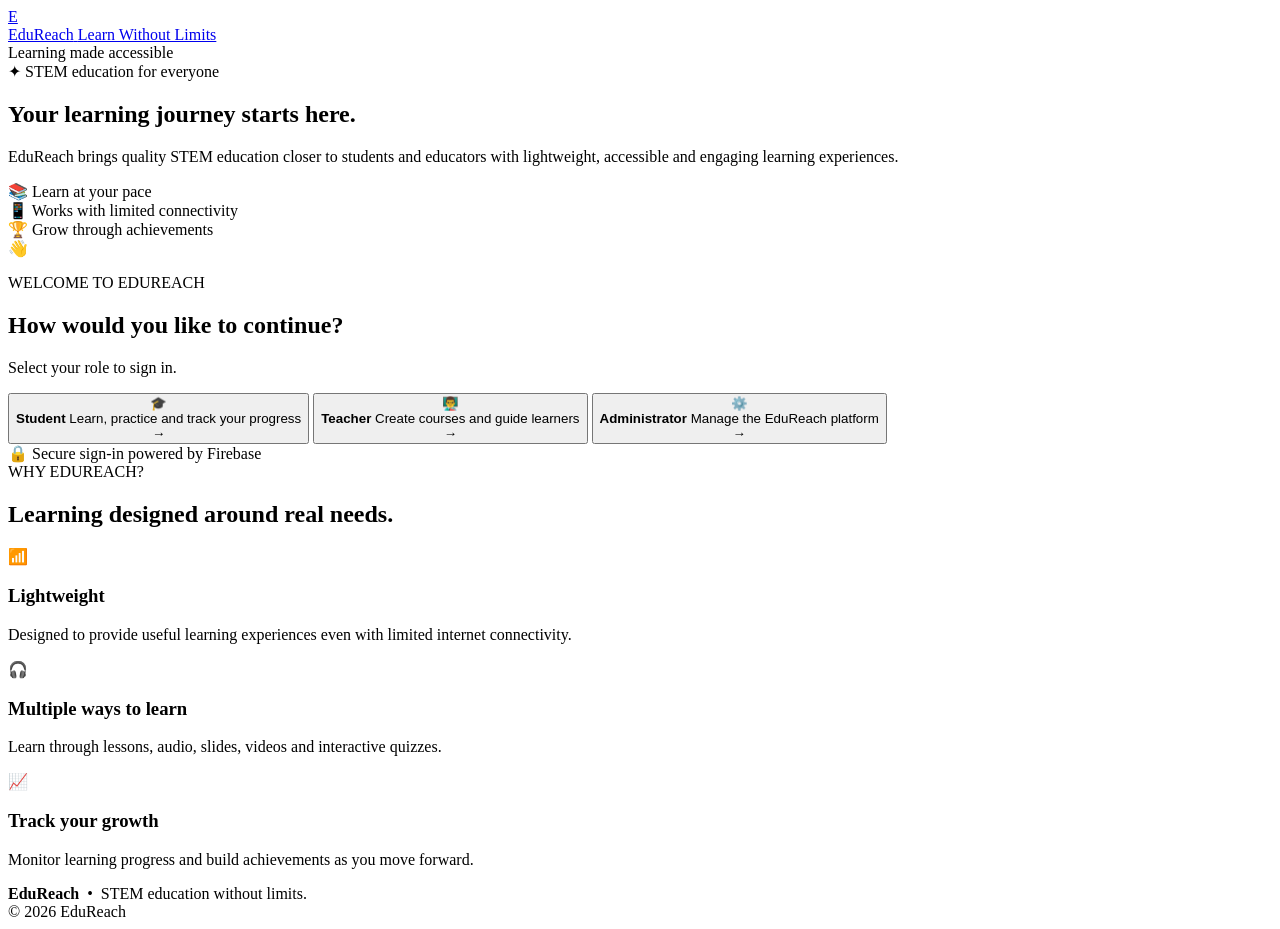
==== index.html @ f35e013c "Create index.html" ====
<!DOCTYPE html>
<html lang="en">
<head>
    <meta charset="UTF-8">

    <meta
        name="viewport"
        content="width=device-width, initial-scale=1.0"
    >

    <meta
        name="description"
        content="EduReach - Accessible STEM learning for everyone."
    >

    <title>EduReach | Learn Without Limits</title>

    <link rel="stylesheet" href="style.css">
</head>

<body>

    <!-- =========================
         HEADER
    ========================== -->
    <header class="site-header">

        <div class="container header-inner">

            <a href="#" class="brand">
                <div class="brand-icon">E</div>

                <div class="brand-text">
                    <span class="brand-name">EduReach</span>
                    <span class="brand-tagline">Learn Without Limits</span>
                </div>
            </a>

            <div class="header-status">
                <span class="status-dot"></span>
                <span>Learning made accessible</span>
            </div>

        </div>

    </header>


    <!-- =========================
         MAIN
    ========================== -->
    <main>

        <!-- HERO / WELCOME -->
        <section class="hero-section">

            <div class="container hero-container">

                <div class="hero-content">

                    <div class="eyebrow">
                        <span>✦</span>
                        STEM education for everyone
                    </div>

                    <h1>
                        Your learning journey
                        <span>starts here.</span>
                    </h1>

                    <p class="hero-description">
                        EduReach brings quality STEM education closer to
                        students and educators with lightweight,
                        accessible and engaging learning experiences.
                    </p>

                    <div class="hero-features">

                        <div class="feature-item">
                            <span class="feature-icon">📚</span>
                            <span>Learn at your pace</span>
                        </div>

                        <div class="feature-item">
                            <span class="feature-icon">📱</span>
                            <span>Works with limited connectivity</span>
                        </div>

                        <div class="feature-item">
                            <span class="feature-icon">🏆</span>
                            <span>Grow through achievements</span>
                        </div>

                    </div>

                </div>


                <!-- ROLE SELECTION CARD -->
                <div class="role-card">

                    <div class="role-card-header">

                        <div class="welcome-icon">
                            👋
                        </div>

                        <div>
                            <p class="card-label">WELCOME TO EDUREACH</p>

                            <h2>
                                How would you like to continue?
                            </h2>

                            <p>
                                Select your role to sign in.
                            </p>
                        </div>

                    </div>


                    <div class="role-options">

                        <!-- STUDENT -->
                        <button
                            class="role-option"
                            type="button"
                            onclick="selectRole('student')"
                        >

                            <div class="role-icon student-icon">
                                🎓
                            </div>

                            <div class="role-info">
                                <strong>Student</strong>

                                <span>
                                    Learn, practice and track your progress
                                </span>
                            </div>

                            <span class="role-arrow">→</span>

                        </button>


                        <!-- TEACHER -->
                        <button
                            class="role-option"
                            type="button"
                            onclick="selectRole('teacher')"
                        >

                            <div class="role-icon teacher-icon">
                                👨‍🏫
                            </div>

                            <div class="role-info">
                                <strong>Teacher</strong>

                                <span>
                                    Create courses and guide learners
                                </span>
                            </div>

                            <span class="role-arrow">→</span>

                        </button>


                        <!-- ADMIN -->
                        <button
                            class="role-option"
                            type="button"
                            onclick="selectRole('admin')"
                        >

                            <div class="role-icon admin-icon">
                                ⚙️
                            </div>

                            <div class="role-info">
                                <strong>Administrator</strong>

                                <span>
                                    Manage the EduReach platform
                                </span>
                            </div>

                            <span class="role-arrow">→</span>

                        </button>

                    </div>


                    <div class="role-card-footer">

                        <span class="security-icon">🔒</span>

                        <span>
                            Secure sign-in powered by Firebase
                        </span>

                    </div>

                </div>

            </div>

        </section>


        <!-- =========================
             TRUST / BENEFITS
        ========================== -->
        <section class="benefits-section">

            <div class="container">

                <div class="section-heading">

                    <span class="section-kicker">
                        WHY EDUREACH?
                    </span>

                    <h2>
                        Learning designed around real needs.
                    </h2>

                </div>


                <div class="benefit-grid">

                    <article class="benefit-card">

                        <div class="benefit-icon">
                            📶
                        </div>

                        <h3>
                            Lightweight
                        </h3>

                        <p>
                            Designed to provide useful learning
                            experiences even with limited internet
                            connectivity.
                        </p>

                    </article>


                    <article class="benefit-card">

                        <div class="benefit-icon">
                            🎧
                        </div>

                        <h3>
                            Multiple ways to learn
                        </h3>

                        <p>
                            Learn through lessons, audio, slides,
                            videos and interactive quizzes.
                        </p>

                    </article>


                    <article class="benefit-card">

                        <div class="benefit-icon">
                            📈
                        </div>

                        <h3>
                            Track your growth
                        </h3>

                        <p>
                            Monitor learning progress and build
                            achievements as you move forward.
                        </p>

                    </article>

                </div>

            </div>

        </section>

    </main>


    <!-- =========================
         FOOTER
    ========================== -->
    <footer class="site-footer">

        <div class="container footer-inner">

            <div>
                <strong>EduReach</strong>

                <span>
                    &nbsp;•&nbsp; STEM education without limits.
                </span>
            </div>

            <div>
                © 2026 EduReach
            </div>

        </div>

    </footer>


    <!-- =========================
         TEMPORARY ROLE HANDLER
         
         Firebase authentication will
         replace this later.
    ========================== -->
    <script>

        function selectRole(role) {

            console.log("Selected role:", role);

            alert(
                "EduReach " +
                role.charAt(0).toUpperCase() +
                role.slice(1) +
                " login will be connected in the next step."
            );

        }

    </script>

</body>
</html>
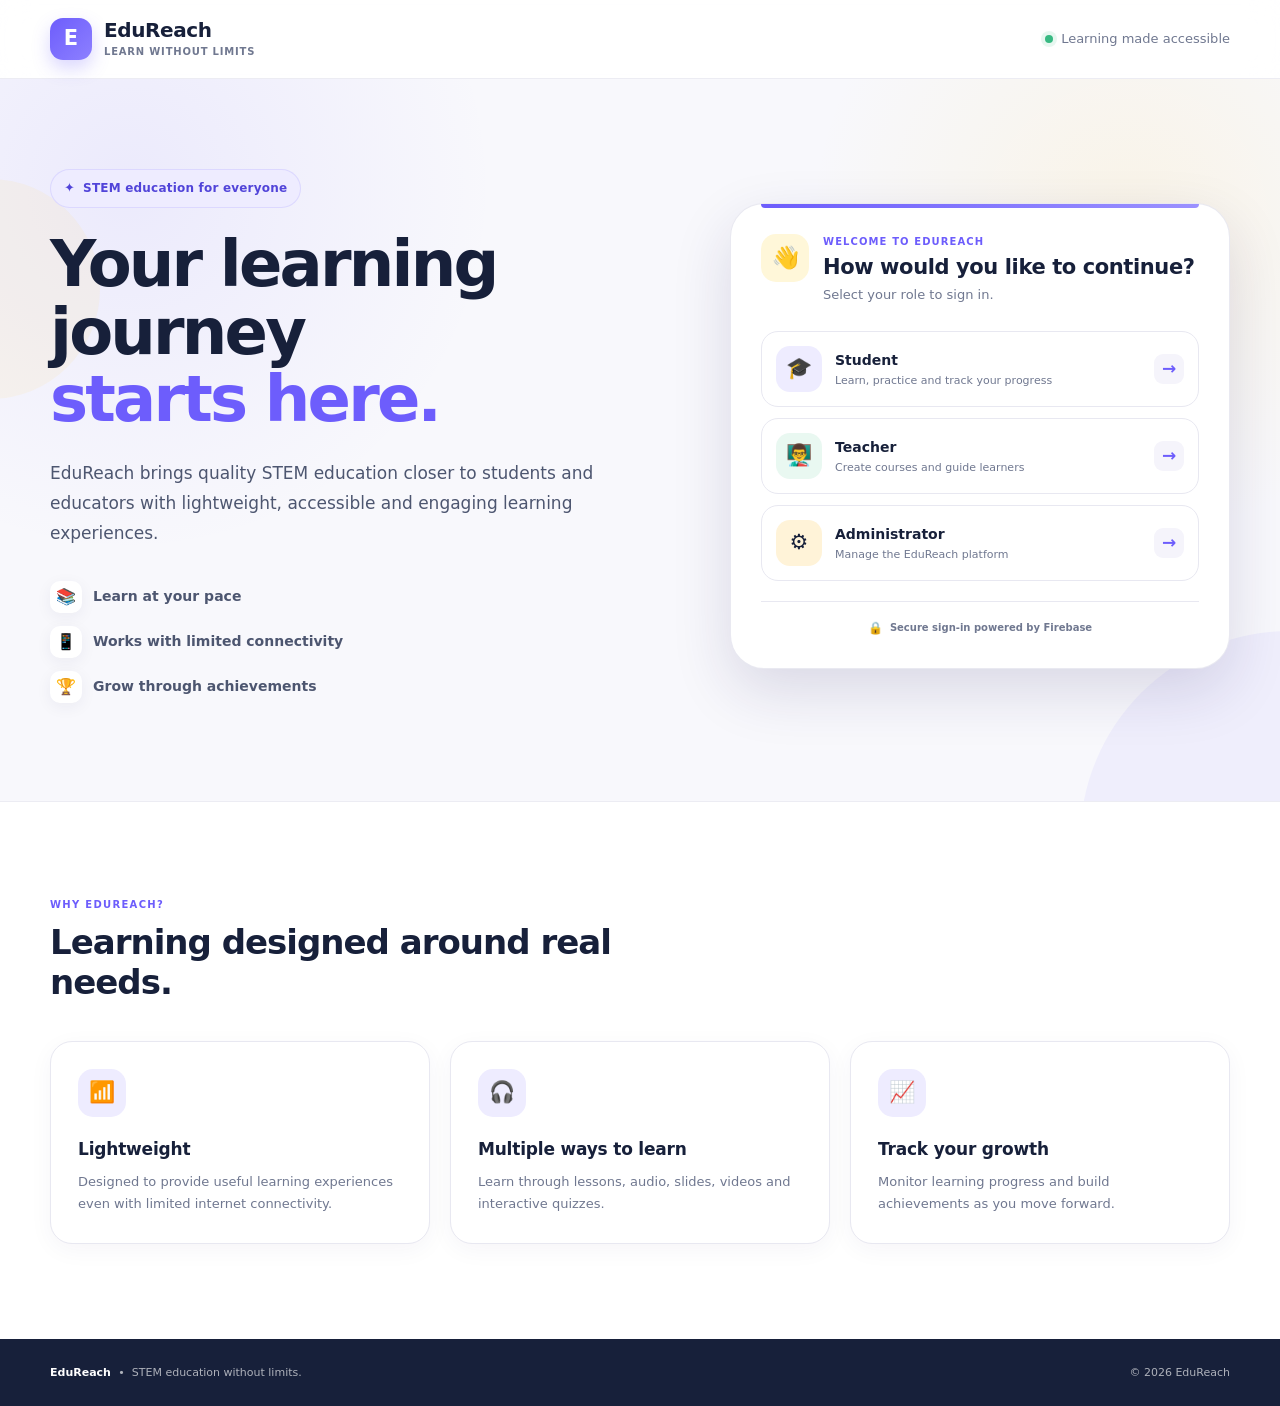
==== commit cbc324d2: "Connect index page to app.js" ====
--- a/index.html
+++ b/index.html
@@ -1,5 +1,6 @@
 <!DOCTYPE html>
 <html lang="en">
+
 <head>
     <meta charset="UTF-8">
 
@@ -23,22 +24,40 @@
     <!-- =========================
          HEADER
     ========================== -->
+
     <header class="site-header">
 
         <div class="container header-inner">
 
             <a href="#" class="brand">
-                <div class="brand-icon">E</div>
+
+                <div class="brand-icon">
+                    E
+                </div>
 
                 <div class="brand-text">
-                    <span class="brand-name">EduReach</span>
-                    <span class="brand-tagline">Learn Without Limits</span>
-                </div>
+
+                    <span class="brand-name">
+                        EduReach
+                    </span>
+
+                    <span class="brand-tagline">
+                        Learn Without Limits
+                    </span>
+
+                </div>
+
             </a>
 
+
             <div class="header-status">
+
                 <span class="status-dot"></span>
-                <span>Learning made accessible</span>
+
+                <span>
+                    Learning made accessible
+                </span>
+
             </div>
 
         </div>
@@ -47,48 +66,90 @@
 
 
     <!-- =========================
-         MAIN
+         MAIN CONTENT
     ========================== -->
+
     <main>
 
-        <!-- HERO / WELCOME -->
+        <!-- HERO SECTION -->
+
         <section class="hero-section">
 
             <div class="container hero-container">
 
+
+                <!-- HERO TEXT -->
+
                 <div class="hero-content">
 
                     <div class="eyebrow">
+
                         <span>✦</span>
+
                         STEM education for everyone
+
                     </div>
 
+
                     <h1>
+
                         Your learning journey
-                        <span>starts here.</span>
+
+                        <span>
+                            starts here.
+                        </span>
+
                     </h1>
 
+
                     <p class="hero-description">
-                        EduReach brings quality STEM education closer to
-                        students and educators with lightweight,
+
+                        EduReach brings quality STEM education closer
+                        to students and educators with lightweight,
                         accessible and engaging learning experiences.
+
                     </p>
 
+
                     <div class="hero-features">
 
+
                         <div class="feature-item">
-                            <span class="feature-icon">📚</span>
-                            <span>Learn at your pace</span>
-                        </div>
+
+                            <span class="feature-icon">
+                                📚
+                            </span>
+
+                            <span>
+                                Learn at your pace
+                            </span>
+
+                        </div>
+
 
                         <div class="feature-item">
-                            <span class="feature-icon">📱</span>
-                            <span>Works with limited connectivity</span>
-                        </div>
+
+                            <span class="feature-icon">
+                                📱
+                            </span>
+
+                            <span>
+                                Works with limited connectivity
+                            </span>
+
+                        </div>
+
 
                         <div class="feature-item">
-                            <span class="feature-icon">🏆</span>
-                            <span>Grow through achievements</span>
+
+                            <span class="feature-icon">
+                                🏆
+                            </span>
+
+                            <span>
+                                Grow through achievements
+                            </span>
+
                         </div>
 
                     </div>
@@ -97,24 +158,34 @@
 
 
                 <!-- ROLE SELECTION CARD -->
+
                 <div class="role-card">
 
+
                     <div class="role-card-header">
+
 
                         <div class="welcome-icon">
                             👋
                         </div>
 
+
                         <div>
-                            <p class="card-label">WELCOME TO EDUREACH</p>
+
+                            <p class="card-label">
+                                WELCOME TO EDUREACH
+                            </p>
+
 
                             <h2>
                                 How would you like to continue?
                             </h2>
 
+
                             <p>
                                 Select your role to sign in.
                             </p>
+
                         </div>
 
                     </div>
@@ -122,74 +193,102 @@
 
                     <div class="role-options">
 
+
                         <!-- STUDENT -->
+
                         <button
                             class="role-option"
                             type="button"
-                            onclick="selectRole('student')"
+                            data-role="student"
                         >
 
                             <div class="role-icon student-icon">
                                 🎓
                             </div>
 
+
                             <div class="role-info">
-                                <strong>Student</strong>
+
+                                <strong>
+                                    Student
+                                </strong>
 
                                 <span>
                                     Learn, practice and track your progress
                                 </span>
-                            </div>
-
-                            <span class="role-arrow">→</span>
+
+                            </div>
+
+
+                            <span class="role-arrow">
+                                →
+                            </span>
 
                         </button>
 
 
                         <!-- TEACHER -->
+
                         <button
                             class="role-option"
                             type="button"
-                            onclick="selectRole('teacher')"
+                            data-role="teacher"
                         >
 
                             <div class="role-icon teacher-icon">
                                 👨‍🏫
                             </div>
 
+
                             <div class="role-info">
-                                <strong>Teacher</strong>
+
+                                <strong>
+                                    Teacher
+                                </strong>
 
                                 <span>
                                     Create courses and guide learners
                                 </span>
-                            </div>
-
-                            <span class="role-arrow">→</span>
+
+                            </div>
+
+
+                            <span class="role-arrow">
+                                →
+                            </span>
 
                         </button>
 
 
                         <!-- ADMIN -->
+
                         <button
                             class="role-option"
                             type="button"
-                            onclick="selectRole('admin')"
+                            data-role="admin"
                         >
 
                             <div class="role-icon admin-icon">
                                 ⚙️
                             </div>
 
+
                             <div class="role-info">
-                                <strong>Administrator</strong>
+
+                                <strong>
+                                    Administrator
+                                </strong>
 
                                 <span>
                                     Manage the EduReach platform
                                 </span>
-                            </div>
-
-                            <span class="role-arrow">→</span>
+
+                            </div>
+
+
+                            <span class="role-arrow">
+                                →
+                            </span>
 
                         </button>
 
@@ -198,7 +297,9 @@
 
                     <div class="role-card-footer">
 
-                        <span class="security-icon">🔒</span>
+                        <span class="security-icon">
+                            🔒
+                        </span>
 
                         <span>
                             Secure sign-in powered by Firebase
@@ -214,11 +315,13 @@
 
 
         <!-- =========================
-             TRUST / BENEFITS
+             BENEFITS SECTION
         ========================== -->
+
         <section class="benefits-section">
 
             <div class="container">
+
 
                 <div class="section-heading">
 
@@ -226,6 +329,7 @@
                         WHY EDUREACH?
                     </span>
 
+
                     <h2>
                         Learning designed around real needs.
                     </h2>
@@ -235,56 +339,75 @@
 
                 <div class="benefit-grid">
 
+
+                    <!-- BENEFIT 1 -->
+
                     <article class="benefit-card">
 
                         <div class="benefit-icon">
                             📶
                         </div>
+
 
                         <h3>
                             Lightweight
                         </h3>
 
+
                         <p>
+
                             Designed to provide useful learning
                             experiences even with limited internet
                             connectivity.
+
                         </p>
 
                     </article>
 
+
+                    <!-- BENEFIT 2 -->
 
                     <article class="benefit-card">
 
                         <div class="benefit-icon">
                             🎧
                         </div>
+
 
                         <h3>
                             Multiple ways to learn
                         </h3>
 
+
                         <p>
+
                             Learn through lessons, audio, slides,
                             videos and interactive quizzes.
+
                         </p>
 
                     </article>
 
+
+                    <!-- BENEFIT 3 -->
 
                     <article class="benefit-card">
 
                         <div class="benefit-icon">
                             📈
                         </div>
+
 
                         <h3>
                             Track your growth
                         </h3>
 
+
                         <p>
+
                             Monitor learning progress and build
                             achievements as you move forward.
+
                         </p>
 
                     </article>
@@ -301,17 +424,23 @@
     <!-- =========================
          FOOTER
     ========================== -->
+
     <footer class="site-footer">
 
         <div class="container footer-inner">
 
             <div>
-                <strong>EduReach</strong>
+
+                <strong>
+                    EduReach
+                </strong>
 
                 <span>
                     &nbsp;•&nbsp; STEM education without limits.
                 </span>
+
             </div>
+
 
             <div>
                 © 2026 EduReach
@@ -323,27 +452,11 @@
 
 
     <!-- =========================
-         TEMPORARY ROLE HANDLER
-         
-         Firebase authentication will
-         replace this later.
+         JAVASCRIPT
     ========================== -->
-    <script>
-
-        function selectRole(role) {
-
-            console.log("Selected role:", role);
-
-            alert(
-                "EduReach " +
-                role.charAt(0).toUpperCase() +
-                role.slice(1) +
-                " login will be connected in the next step."
-            );
-
-        }
-
-    </script>
+
+    <script src="app.js"></script>
 
 </body>
+
 </html>
--- a/style.css
+++ b/style.css
@@ -0,0 +1,1067 @@
+/* =========================================
+   EDUREACH
+   Global Design System
+========================================= */
+
+:root {
+    --primary: #6d5dfc;
+    --primary-dark: #5144d9;
+    --primary-light: #eeecff;
+
+    --accent: #ffd45a;
+    --accent-light: #fff7d9;
+
+    --success: #38b982;
+    --danger: #ef6262;
+
+    --background: #f8f8fc;
+    --surface: #ffffff;
+    --surface-soft: #f5f4fb;
+
+    --text: #17203a;
+    --text-secondary: #4d5670;
+    --muted: #707890;
+
+    --border: #e8e8f1;
+
+    --shadow-sm: 0 4px 16px rgba(37, 31, 90, 0.06);
+    --shadow-md: 0 12px 35px rgba(37, 31, 90, 0.10);
+    --shadow-lg: 0 22px 60px rgba(37, 31, 90, 0.14);
+
+    --radius-sm: 12px;
+    --radius-md: 18px;
+    --radius-lg: 26px;
+    --radius-xl: 34px;
+
+    --container: 1180px;
+}
+
+
+/* =========================================
+   RESET
+========================================= */
+
+* {
+    margin: 0;
+    padding: 0;
+    box-sizing: border-box;
+}
+
+html {
+    scroll-behavior: smooth;
+}
+
+body {
+    min-height: 100vh;
+
+    font-family:
+        Inter,
+        ui-sans-serif,
+        system-ui,
+        -apple-system,
+        BlinkMacSystemFont,
+        "Segoe UI",
+        sans-serif;
+
+    background: var(--background);
+    color: var(--text);
+
+    line-height: 1.6;
+
+    -webkit-font-smoothing: antialiased;
+}
+
+button,
+input,
+textarea,
+select {
+    font: inherit;
+}
+
+button {
+    border: 0;
+}
+
+a {
+    color: inherit;
+    text-decoration: none;
+}
+
+img {
+    max-width: 100%;
+    display: block;
+}
+
+
+/* =========================================
+   COMMON
+========================================= */
+
+.container {
+    width: min(
+        calc(100% - 40px),
+        var(--container)
+    );
+
+    margin: 0 auto;
+}
+
+
+/* =========================================
+   HEADER
+========================================= */
+
+.site-header {
+    position: relative;
+    z-index: 10;
+
+    background: rgba(255, 255, 255, 0.88);
+
+    border-bottom: 1px solid rgba(232, 232, 241, 0.8);
+
+    backdrop-filter: blur(16px);
+    -webkit-backdrop-filter: blur(16px);
+}
+
+.header-inner {
+    min-height: 78px;
+
+    display: flex;
+    align-items: center;
+    justify-content: space-between;
+}
+
+
+/* Brand */
+
+.brand {
+    display: inline-flex;
+    align-items: center;
+    gap: 12px;
+}
+
+.brand-icon {
+    width: 42px;
+    height: 42px;
+
+    display: flex;
+    align-items: center;
+    justify-content: center;
+
+    border-radius: 13px;
+
+    background:
+        linear-gradient(
+            135deg,
+            var(--primary),
+            #8d80ff
+        );
+
+    color: white;
+
+    font-size: 21px;
+    font-weight: 800;
+
+    box-shadow:
+        0 8px 18px rgba(109, 93, 252, 0.25);
+}
+
+.brand-text {
+    display: flex;
+    flex-direction: column;
+}
+
+.brand-name {
+    font-size: 20px;
+    line-height: 1.1;
+    font-weight: 800;
+    letter-spacing: -0.4px;
+}
+
+.brand-tagline {
+    margin-top: 3px;
+
+    color: var(--muted);
+
+    font-size: 10px;
+    font-weight: 600;
+
+    letter-spacing: 0.8px;
+    text-transform: uppercase;
+}
+
+
+/* Header status */
+
+.header-status {
+    display: flex;
+    align-items: center;
+    gap: 8px;
+
+    color: var(--muted);
+
+    font-size: 13px;
+    font-weight: 500;
+}
+
+.status-dot {
+    width: 8px;
+    height: 8px;
+
+    border-radius: 50%;
+
+    background: var(--success);
+
+    box-shadow:
+        0 0 0 4px rgba(56, 185, 130, 0.12);
+}
+
+
+/* =========================================
+   HERO
+========================================= */
+
+.hero-section {
+    position: relative;
+
+    overflow: hidden;
+
+    padding: 80px 0 88px;
+
+    background:
+        radial-gradient(
+            circle at 10% 15%,
+            rgba(109, 93, 252, 0.09),
+            transparent 28%
+        ),
+        radial-gradient(
+            circle at 88% 20%,
+            rgba(255, 212, 90, 0.13),
+            transparent 25%
+        ),
+        var(--background);
+}
+
+
+/* Decorative background */
+
+.hero-section::before {
+    content: "";
+
+    position: absolute;
+
+    width: 420px;
+    height: 420px;
+
+    right: -220px;
+    bottom: -250px;
+
+    border-radius: 50%;
+
+    background:
+        rgba(109, 93, 252, 0.06);
+
+    pointer-events: none;
+}
+
+.hero-section::after {
+    content: "";
+
+    position: absolute;
+
+    width: 220px;
+    height: 220px;
+
+    left: -120px;
+    top: 100px;
+
+    border-radius: 50%;
+
+    background:
+        rgba(255, 212, 90, 0.09);
+
+    pointer-events: none;
+}
+
+
+/* Hero layout */
+
+.hero-container {
+    position: relative;
+    z-index: 1;
+
+    display: grid;
+
+    grid-template-columns:
+        minmax(0, 1fr)
+        minmax(420px, 500px);
+
+    gap: 75px;
+
+    align-items: center;
+}
+
+
+/* Hero content */
+
+.hero-content {
+    padding: 10px 0;
+}
+
+.eyebrow {
+    display: inline-flex;
+    align-items: center;
+    gap: 8px;
+
+    padding: 8px 13px;
+
+    margin-bottom: 23px;
+
+    border:
+        1px solid
+        rgba(109, 93, 252, 0.14);
+
+    border-radius: 999px;
+
+    background: var(--primary-light);
+
+    color: var(--primary-dark);
+
+    font-size: 12px;
+    font-weight: 700;
+
+    letter-spacing: 0.2px;
+}
+
+.eyebrow span {
+    font-size: 13px;
+}
+
+.hero-content h1 {
+    max-width: 650px;
+
+    font-size:
+        clamp(
+            42px,
+            5vw,
+            68px
+        );
+
+    line-height: 1.06;
+
+    letter-spacing: -2.8px;
+
+    font-weight: 850;
+}
+
+.hero-content h1 span {
+    display: block;
+
+    color: var(--primary);
+}
+
+.hero-description {
+    max-width: 590px;
+
+    margin-top: 25px;
+
+    color: var(--text-secondary);
+
+    font-size: 17px;
+
+    line-height: 1.75;
+}
+
+
+/* Hero feature list */
+
+.hero-features {
+    display: flex;
+    flex-direction: column;
+
+    gap: 13px;
+
+    margin-top: 32px;
+}
+
+.feature-item {
+    display: flex;
+    align-items: center;
+
+    gap: 11px;
+
+    color: var(--text-secondary);
+
+    font-size: 14px;
+    font-weight: 600;
+}
+
+.feature-icon {
+    width: 32px;
+    height: 32px;
+
+    display: flex;
+    align-items: center;
+    justify-content: center;
+
+    border-radius: 10px;
+
+    background: white;
+
+    box-shadow: var(--shadow-sm);
+
+    font-size: 16px;
+}
+
+
+/* =========================================
+   ROLE CARD
+========================================= */
+
+.role-card {
+    position: relative;
+
+    padding: 30px;
+
+    background: var(--surface);
+
+    border:
+        1px solid
+        rgba(232, 232, 241, 0.95);
+
+    border-radius: var(--radius-xl);
+
+    box-shadow: var(--shadow-lg);
+}
+
+
+/* Top highlight */
+
+.role-card::before {
+    content: "";
+
+    position: absolute;
+
+    left: 30px;
+    right: 30px;
+    top: 0;
+
+    height: 4px;
+
+    border-radius: 0 0 10px 10px;
+
+    background:
+        linear-gradient(
+            90deg,
+            var(--primary),
+            #9b91ff
+        );
+}
+
+
+/* Card header */
+
+.role-card-header {
+    display: flex;
+    align-items: flex-start;
+
+    gap: 14px;
+
+    margin-bottom: 25px;
+}
+
+.welcome-icon {
+    flex: 0 0 auto;
+
+    width: 48px;
+    height: 48px;
+
+    display: flex;
+    align-items: center;
+    justify-content: center;
+
+    border-radius: 15px;
+
+    background: var(--accent-light);
+
+    font-size: 22px;
+}
+
+.card-label {
+    margin-bottom: 4px;
+
+    color: var(--primary);
+
+    font-size: 10px;
+    font-weight: 800;
+
+    letter-spacing: 1.1px;
+}
+
+.role-card-header h2 {
+    font-size: 21px;
+
+    line-height: 1.25;
+
+    letter-spacing: -0.4px;
+}
+
+.role-card-header p:last-child {
+    margin-top: 5px;
+
+    color: var(--muted);
+
+    font-size: 13px;
+}
+
+
+/* Role options */
+
+.role-options {
+    display: flex;
+    flex-direction: column;
+
+    gap: 11px;
+}
+
+.role-option {
+    width: 100%;
+
+    display: flex;
+    align-items: center;
+
+    gap: 13px;
+
+    padding: 14px;
+
+    border:
+        1px solid
+        var(--border);
+
+    border-radius: 17px;
+
+    background: white;
+
+    color: var(--text);
+
+    text-align: left;
+
+    cursor: pointer;
+
+    transition:
+        transform 0.2s ease,
+        border-color 0.2s ease,
+        box-shadow 0.2s ease,
+        background 0.2s ease;
+}
+
+.role-option:hover {
+    transform: translateY(-2px);
+
+    border-color:
+        rgba(109, 93, 252, 0.35);
+
+    background:
+        rgba(109, 93, 252, 0.025);
+
+    box-shadow:
+        0 10px 25px
+        rgba(37, 31, 90, 0.08);
+}
+
+.role-option:active {
+    transform: translateY(0);
+}
+
+.role-icon {
+    flex: 0 0 auto;
+
+    width: 46px;
+    height: 46px;
+
+    display: flex;
+    align-items: center;
+    justify-content: center;
+
+    border-radius: 14px;
+
+    font-size: 21px;
+}
+
+.student-icon {
+    background: #eeecff;
+}
+
+.teacher-icon {
+    background: #e9f8f1;
+}
+
+.admin-icon {
+    background: #fff3d8;
+}
+
+.role-info {
+    min-width: 0;
+
+    display: flex;
+    flex-direction: column;
+
+    flex: 1;
+}
+
+.role-info strong {
+    font-size: 14px;
+
+    font-weight: 750;
+}
+
+.role-info span {
+    margin-top: 2px;
+
+    color: var(--muted);
+
+    font-size: 11px;
+
+    line-height: 1.4;
+}
+
+.role-arrow {
+    flex: 0 0 auto;
+
+    width: 30px;
+    height: 30px;
+
+    display: flex;
+    align-items: center;
+    justify-content: center;
+
+    border-radius: 9px;
+
+    background: var(--surface-soft);
+
+    color: var(--primary);
+
+    font-size: 17px;
+    font-weight: 700;
+
+    transition:
+        transform 0.2s ease,
+        background 0.2s ease;
+}
+
+.role-option:hover .role-arrow {
+    transform: translateX(3px);
+
+    background: var(--primary-light);
+}
+
+
+/* Card footer */
+
+.role-card-footer {
+    display: flex;
+    align-items: center;
+    justify-content: center;
+
+    gap: 7px;
+
+    margin-top: 20px;
+    padding-top: 17px;
+
+    border-top:
+        1px solid
+        var(--border);
+
+    color: var(--muted);
+
+    font-size: 10px;
+    font-weight: 600;
+}
+
+.security-icon {
+    font-size: 12px;
+}
+
+
+/* =========================================
+   BENEFITS
+========================================= */
+
+.benefits-section {
+    padding: 88px 0 95px;
+
+    background: white;
+
+    border-top:
+        1px solid
+        rgba(232, 232, 241, 0.8);
+}
+
+.section-heading {
+    max-width: 680px;
+
+    margin-bottom: 38px;
+}
+
+.section-kicker {
+    display: inline-block;
+
+    margin-bottom: 9px;
+
+    color: var(--primary);
+
+    font-size: 10px;
+    font-weight: 800;
+
+    letter-spacing: 1.3px;
+}
+
+.section-heading h2 {
+    font-size: 34px;
+
+    line-height: 1.2;
+
+    letter-spacing: -1px;
+}
+
+
+/* Benefit cards */
+
+.benefit-grid {
+    display: grid;
+
+    grid-template-columns:
+        repeat(3, 1fr);
+
+    gap: 20px;
+}
+
+.benefit-card {
+    padding: 27px;
+
+    border:
+        1px solid
+        var(--border);
+
+    border-radius: 22px;
+
+    background: white;
+
+    box-shadow:
+        0 6px 24px
+        rgba(37, 31, 90, 0.045);
+
+    transition:
+        transform 0.2s ease,
+        box-shadow 0.2s ease;
+}
+
+.benefit-card:hover {
+    transform: translateY(-4px);
+
+    box-shadow: var(--shadow-md);
+}
+
+.benefit-icon {
+    width: 48px;
+    height: 48px;
+
+    display: flex;
+    align-items: center;
+    justify-content: center;
+
+    margin-bottom: 19px;
+
+    border-radius: 15px;
+
+    background: var(--primary-light);
+
+    font-size: 21px;
+}
+
+.benefit-card h3 {
+    margin-bottom: 8px;
+
+    font-size: 17px;
+
+    letter-spacing: -0.2px;
+}
+
+.benefit-card p {
+    color: var(--muted);
+
+    font-size: 13px;
+
+    line-height: 1.7;
+}
+
+
+/* =========================================
+   FOOTER
+========================================= */
+
+.site-footer {
+    padding: 25px 0;
+
+    background: var(--text);
+
+    color: rgba(255, 255, 255, 0.65);
+
+    font-size: 11px;
+}
+
+.footer-inner {
+    display: flex;
+    align-items: center;
+    justify-content: space-between;
+
+    gap: 20px;
+}
+
+.footer-inner strong {
+    color: white;
+}
+
+
+/* =========================================
+   FOCUS ACCESSIBILITY
+========================================= */
+
+button:focus-visible,
+a:focus-visible {
+    outline: 3px solid
+        rgba(109, 93, 252, 0.35);
+
+    outline-offset: 3px;
+}
+
+
+/* =========================================
+   RESPONSIVE — TABLET
+========================================= */
+
+@media (max-width: 980px) {
+
+    .hero-container {
+        grid-template-columns: 1fr;
+
+        gap: 45px;
+
+        max-width: 700px;
+    }
+
+    .hero-content {
+        text-align: center;
+    }
+
+    .hero-content h1 {
+        margin-left: auto;
+        margin-right: auto;
+    }
+
+    .hero-description {
+        margin-left: auto;
+        margin-right: auto;
+    }
+
+    .hero-features {
+        align-items: center;
+    }
+
+    .role-card {
+        max-width: 520px;
+
+        width: 100%;
+
+        margin: 0 auto;
+    }
+
+    .benefit-grid {
+        grid-template-columns:
+            repeat(2, 1fr);
+    }
+}
+
+
+/* =========================================
+   RESPONSIVE — MOBILE
+========================================= */
+
+@media (max-width: 640px) {
+
+    .container {
+        width: min(
+            calc(100% - 28px),
+            var(--container)
+        );
+    }
+
+
+    /* Header */
+
+    .header-inner {
+        min-height: 68px;
+    }
+
+    .brand-icon {
+        width: 38px;
+        height: 38px;
+
+        border-radius: 11px;
+
+        font-size: 18px;
+    }
+
+    .brand-name {
+        font-size: 18px;
+    }
+
+    .brand-tagline {
+        display: none;
+    }
+
+    .header-status {
+        display: none;
+    }
+
+
+    /* Hero */
+
+    .hero-section {
+        padding: 55px 0 60px;
+    }
+
+    .hero-content h1 {
+        font-size: 42px;
+
+        letter-spacing: -1.8px;
+    }
+
+    .hero-description {
+        margin-top: 19px;
+
+        font-size: 15px;
+
+        line-height: 1.65;
+    }
+
+    .eyebrow {
+        margin-bottom: 17px;
+    }
+
+    .hero-features {
+        gap: 10px;
+
+        margin-top: 25px;
+    }
+
+    .feature-item {
+        font-size: 12px;
+    }
+
+
+    /* Role card */
+
+    .role-card {
+        padding: 21px;
+
+        border-radius: 24px;
+    }
+
+    .role-card::before {
+        left: 21px;
+        right: 21px;
+    }
+
+    .role-card-header {
+        margin-bottom: 19px;
+    }
+
+    .welcome-icon {
+        width: 42px;
+        height: 42px;
+
+        border-radius: 12px;
+
+        font-size: 19px;
+    }
+
+    .role-card-header h2 {
+        font-size: 18px;
+    }
+
+    .role-option {
+        padding: 12px;
+
+        border-radius: 15px;
+    }
+
+    .role-icon {
+        width: 42px;
+        height: 42px;
+
+        border-radius: 12px;
+
+        font-size: 19px;
+    }
+
+    .role-info span {
+        font-size: 10px;
+    }
+
+
+    /* Benefits */
+
+    .benefits-section {
+        padding: 65px 0;
+    }
+
+    .section-heading {
+        margin-bottom: 25px;
+    }
+
+    .section-heading h2 {
+        font-size: 28px;
+    }
+
+    .benefit-grid {
+        grid-template-columns: 1fr;
+
+        gap: 14px;
+    }
+
+    .benefit-card {
+        padding: 22px;
+    }
+
+
+    /* Footer */
+
+    .footer-inner {
+        flex-direction: column;
+
+        text-align: center;
+
+        gap: 6px;
+    }
+}
+
+
+/* =========================================
+   SMALL PHONES
+========================================= */
+
+@media (max-width: 380px) {
+
+    .hero-content h1 {
+        font-size: 36px;
+    }
+
+    .role-card {
+        padding: 17px;
+    }
+
+    .role-info span {
+        display: none;
+    }
+}
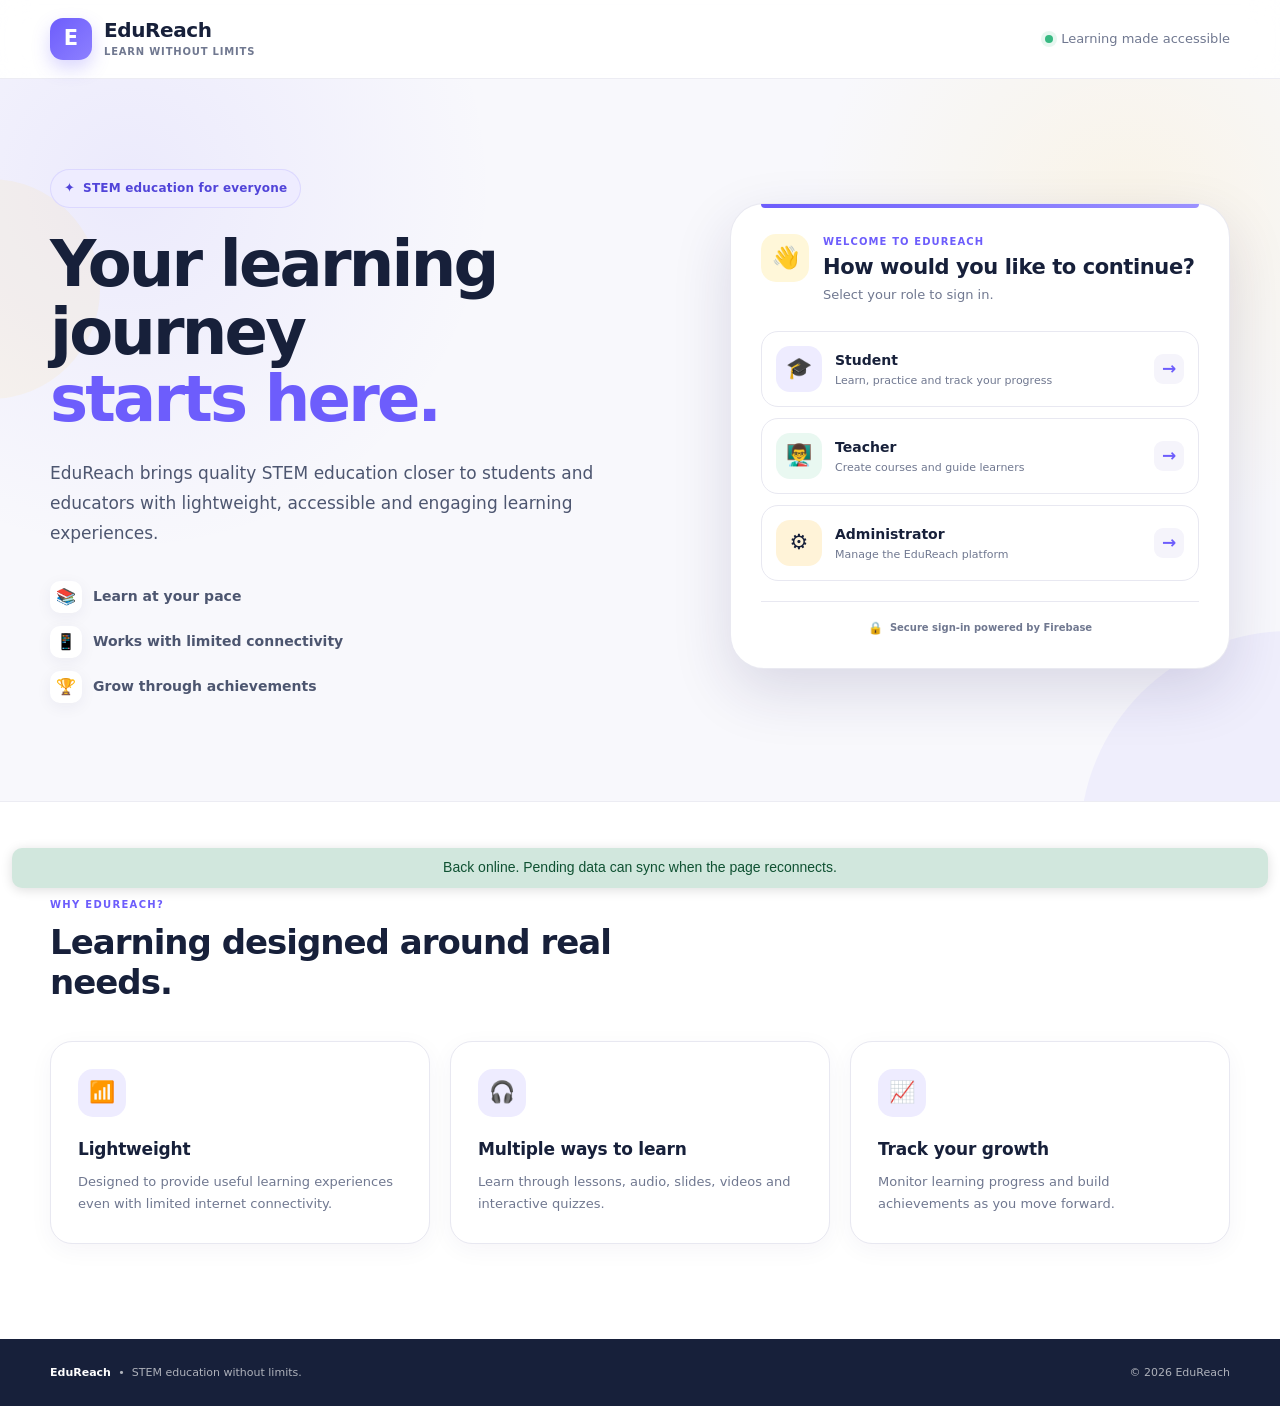
==== commit 806e42c7: "Update index.html" ====
--- a/index.html
+++ b/index.html
@@ -2,6 +2,7 @@
 <html lang="en">
 
 <head>
+
     <meta charset="UTF-8">
 
     <meta
@@ -11,30 +12,54 @@
 
     <meta
         name="description"
-        content="EduReach - Accessible STEM learning for everyone."
+        content="EduReach - Accessible STEM education for students, teachers and administrators."
     >
 
+    <meta
+        name="theme-color"
+        content="#6D5DFC"
+    >
+
     <title>EduReach | Learn Without Limits</title>
 
-    <link rel="stylesheet" href="style.css">
+
+    <!-- ================================
+         STYLESHEET
+    ================================= -->
+
+    <link
+        rel="stylesheet"
+        href="style.css?v=2"
+    >
+
 </head>
 
+
 <body>
 
-    <!-- =========================
+
+    <!-- ================================
          HEADER
-    ========================== -->
+    ================================= -->
 
     <header class="site-header">
 
         <div class="container header-inner">
 
-            <a href="#" class="brand">
+
+            <!-- BRAND -->
+
+            <a
+                href="index.html"
+                class="brand"
+                aria-label="EduReach Home"
+            >
 
                 <div class="brand-icon">
                     E
                 </div>
 
+
                 <div class="brand-text">
 
                     <span class="brand-name">
@@ -50,9 +75,14 @@
             </a>
 
 
+            <!-- STATUS -->
+
             <div class="header-status">
 
-                <span class="status-dot"></span>
+                <span
+                    class="status-dot"
+                    aria-hidden="true"
+                ></span>
 
                 <span>
                     Learning made accessible
@@ -65,30 +95,40 @@
     </header>
 
 
-    <!-- =========================
-         MAIN CONTENT
-    ========================== -->
+
+    <!-- ================================
+         MAIN
+    ================================= -->
 
     <main>
 
-        <!-- HERO SECTION -->
+
+        <!-- ================================
+             HERO SECTION
+        ================================= -->
 
         <section class="hero-section">
 
             <div class="container hero-container">
 
 
-                <!-- HERO TEXT -->
+                <!-- =========================
+                     HERO CONTENT
+                ========================== -->
 
                 <div class="hero-content">
 
+
                     <div class="eyebrow">
 
-                        <span>✦</span>
+                        <span>
+                            ✦
+                        </span>
 
                         STEM education for everyone
 
                     </div>
+
 
 
                     <h1>
@@ -102,21 +142,29 @@
                     </h1>
 
 
+
                     <p class="hero-description">
 
-                        EduReach brings quality STEM education closer
-                        to students and educators with lightweight,
-                        accessible and engaging learning experiences.
+                        EduReach brings quality STEM education
+                        closer to students and educators with
+                        lightweight, accessible and engaging
+                        learning experiences.
 
                     </p>
 
 
+
+                    <!-- FEATURES -->
+
                     <div class="hero-features">
 
 
                         <div class="feature-item">
 
-                            <span class="feature-icon">
+                            <span
+                                class="feature-icon"
+                                aria-hidden="true"
+                            >
                                 📚
                             </span>
 
@@ -127,9 +175,13 @@
                         </div>
 
 
+
                         <div class="feature-item">
 
-                            <span class="feature-icon">
+                            <span
+                                class="feature-icon"
+                                aria-hidden="true"
+                            >
                                 📱
                             </span>
 
@@ -140,9 +192,13 @@
                         </div>
 
 
+
                         <div class="feature-item">
 
-                            <span class="feature-icon">
+                            <span
+                                class="feature-icon"
+                                aria-hidden="true"
+                            >
                                 🏆
                             </span>
 
@@ -157,15 +213,23 @@
                 </div>
 
 
-                <!-- ROLE SELECTION CARD -->
+
+                <!-- =========================
+                     ROLE CARD
+                ========================== -->
 
                 <div class="role-card">
 
 
+                    <!-- CARD HEADER -->
+
                     <div class="role-card-header">
 
 
-                        <div class="welcome-icon">
+                        <div
+                            class="welcome-icon"
+                            aria-hidden="true"
+                        >
                             👋
                         </div>
 
@@ -191,18 +255,27 @@
                     </div>
 
 
+
+                    <!-- =====================
+                         ROLE OPTIONS
+                    ====================== -->
+
                     <div class="role-options">
 
 
                         <!-- STUDENT -->
 
                         <button
+                            type="button"
                             class="role-option"
-                            type="button"
                             data-role="student"
-                        >
-
-                            <div class="role-icon student-icon">
+                            aria-label="Continue as Student"
+                        >
+
+                            <div
+                                class="role-icon student-icon"
+                                aria-hidden="true"
+                            >
                                 🎓
                             </div>
 
@@ -220,22 +293,30 @@
                             </div>
 
 
-                            <span class="role-arrow">
+                            <span
+                                class="role-arrow"
+                                aria-hidden="true"
+                            >
                                 →
                             </span>
 
                         </button>
 
 
+
                         <!-- TEACHER -->
 
                         <button
+                            type="button"
                             class="role-option"
-                            type="button"
                             data-role="teacher"
-                        >
-
-                            <div class="role-icon teacher-icon">
+                            aria-label="Continue as Teacher"
+                        >
+
+                            <div
+                                class="role-icon teacher-icon"
+                                aria-hidden="true"
+                            >
                                 👨‍🏫
                             </div>
 
@@ -253,22 +334,30 @@
                             </div>
 
 
-                            <span class="role-arrow">
+                            <span
+                                class="role-arrow"
+                                aria-hidden="true"
+                            >
                                 →
                             </span>
 
                         </button>
 
 
+
                         <!-- ADMIN -->
 
                         <button
+                            type="button"
                             class="role-option"
-                            type="button"
                             data-role="admin"
-                        >
-
-                            <div class="role-icon admin-icon">
+                            aria-label="Continue as Administrator"
+                        >
+
+                            <div
+                                class="role-icon admin-icon"
+                                aria-hidden="true"
+                            >
                                 ⚙️
                             </div>
 
@@ -286,7 +375,10 @@
                             </div>
 
 
-                            <span class="role-arrow">
+                            <span
+                                class="role-arrow"
+                                aria-hidden="true"
+                            >
                                 →
                             </span>
 
@@ -295,9 +387,15 @@
                     </div>
 
 
+
+                    <!-- SECURITY -->
+
                     <div class="role-card-footer">
 
-                        <span class="security-icon">
+                        <span
+                            class="security-icon"
+                            aria-hidden="true"
+                        >
                             🔒
                         </span>
 
@@ -314,9 +412,10 @@
         </section>
 
 
-        <!-- =========================
-             BENEFITS SECTION
-        ========================== -->
+
+        <!-- ================================
+             BENEFITS
+        ================================= -->
 
         <section class="benefits-section">
 
@@ -337,6 +436,7 @@
                 </div>
 
 
+
                 <div class="benefit-grid">
 
 
@@ -344,7 +444,10 @@
 
                     <article class="benefit-card">
 
-                        <div class="benefit-icon">
+                        <div
+                            class="benefit-icon"
+                            aria-hidden="true"
+                        >
                             📶
                         </div>
 
@@ -365,11 +468,15 @@
                     </article>
 
 
+
                     <!-- BENEFIT 2 -->
 
                     <article class="benefit-card">
 
-                        <div class="benefit-icon">
+                        <div
+                            class="benefit-icon"
+                            aria-hidden="true"
+                        >
                             🎧
                         </div>
 
@@ -389,11 +496,15 @@
                     </article>
 
 
+
                     <!-- BENEFIT 3 -->
 
                     <article class="benefit-card">
 
-                        <div class="benefit-icon">
+                        <div
+                            class="benefit-icon"
+                            aria-hidden="true"
+                        >
                             📈
                         </div>
 
@@ -421,13 +532,15 @@
     </main>
 
 
-    <!-- =========================
+
+    <!-- ================================
          FOOTER
-    ========================== -->
+    ================================= -->
 
     <footer class="site-footer">
 
         <div class="container footer-inner">
+
 
             <div>
 
@@ -451,11 +564,16 @@
     </footer>
 
 
-    <!-- =========================
+
+    <!-- ================================
          JAVASCRIPT
-    ========================== -->
-
-    <script src="app.js"></script>
+         
+         v=2 forces the browser to
+         load the newest app.js.
+    ================================= -->
+
+    <script src="app.js?v=2"></script>
+    <script src="./offline.js"></script>
 
 </body>
 
--- a/style.css
+++ b/style.css
@@ -1065,3 +1065,887 @@
         display: none;
     }
 }
+/* =========================================
+   AUTHENTICATION PAGES
+========================================= */
+
+.auth-page {
+    min-height: 100vh;
+    background:
+        radial-gradient(
+            circle at 10% 20%,
+            rgba(109, 93, 252, 0.08),
+            transparent 28%
+        ),
+        radial-gradient(
+            circle at 90% 75%,
+            rgba(255, 212, 90, 0.10),
+            transparent 25%
+        ),
+        var(--background);
+}
+
+
+/* =========================================
+   AUTH HEADER
+========================================= */
+
+.back-home {
+    display: inline-flex;
+    align-items: center;
+    gap: 7px;
+
+    padding: 9px 14px;
+
+    border: 1px solid var(--border);
+    border-radius: 10px;
+
+    background: white;
+
+    color: var(--text-secondary);
+
+    font-size: 12px;
+    font-weight: 650;
+
+    transition:
+        color 0.2s ease,
+        border-color 0.2s ease,
+        transform 0.2s ease,
+        box-shadow 0.2s ease;
+}
+
+.back-home:hover {
+    color: var(--primary);
+
+    border-color:
+        rgba(109, 93, 252, 0.25);
+
+    transform: translateY(-1px);
+
+    box-shadow: var(--shadow-sm);
+}
+
+
+/* =========================================
+   AUTH MAIN
+========================================= */
+
+.auth-main {
+    min-height:
+        calc(100vh - 78px);
+
+    display: flex;
+    align-items: center;
+
+    padding: 65px 0 80px;
+}
+
+.auth-container {
+    width: min(
+        calc(100% - 40px),
+        1100px
+    );
+
+    margin: 0 auto;
+
+    display: grid;
+
+    grid-template-columns:
+        minmax(0, 1fr)
+        minmax(420px, 490px);
+
+    gap: 85px;
+
+    align-items: center;
+}
+
+
+/* =========================================
+   AUTH INTRO
+========================================= */
+
+.auth-intro {
+    padding: 15px 0;
+}
+
+.auth-badge {
+    display: inline-flex;
+    align-items: center;
+    gap: 8px;
+
+    padding: 8px 13px;
+
+    margin-bottom: 22px;
+
+    border:
+        1px solid
+        rgba(109, 93, 252, 0.14);
+
+    border-radius: 999px;
+
+    background: var(--primary-light);
+
+    color: var(--primary-dark);
+
+    font-size: 12px;
+    font-weight: 700;
+}
+
+.auth-badge span {
+    font-size: 13px;
+}
+
+.auth-intro h1 {
+    max-width: 570px;
+
+    font-size:
+        clamp(
+            42px,
+            5vw,
+            60px
+        );
+
+    line-height: 1.06;
+
+    letter-spacing: -2.5px;
+
+    font-weight: 850;
+}
+
+.auth-intro h1 span {
+    display: block;
+
+    color: var(--primary);
+}
+
+.auth-intro > p {
+    max-width: 520px;
+
+    margin-top: 23px;
+
+    color: var(--text-secondary);
+
+    font-size: 16px;
+
+    line-height: 1.75;
+}
+
+
+/* =========================================
+   AUTH HIGHLIGHTS
+========================================= */
+
+.auth-highlights {
+    display: flex;
+    flex-direction: column;
+
+    gap: 14px;
+
+    margin-top: 34px;
+}
+
+.auth-highlight {
+    display: flex;
+    align-items: center;
+
+    gap: 12px;
+}
+
+.highlight-icon {
+    flex: 0 0 auto;
+
+    width: 42px;
+    height: 42px;
+
+    display: flex;
+    align-items: center;
+    justify-content: center;
+
+    border-radius: 13px;
+
+    background: white;
+
+    box-shadow: var(--shadow-sm);
+
+    font-size: 18px;
+}
+
+.auth-highlight > div:last-child {
+    display: flex;
+    flex-direction: column;
+}
+
+.auth-highlight strong {
+    color: var(--text);
+
+    font-size: 13px;
+    font-weight: 750;
+}
+
+.auth-highlight span {
+    margin-top: 2px;
+
+    color: var(--muted);
+
+    font-size: 11px;
+}
+
+
+/* =========================================
+   AUTH CARD
+========================================= */
+
+.auth-card {
+    position: relative;
+
+    padding: 32px;
+
+    background: white;
+
+    border:
+        1px solid
+        rgba(232, 232, 241, 0.95);
+
+    border-radius: 28px;
+
+    box-shadow: var(--shadow-lg);
+}
+
+.auth-card::before {
+    content: "";
+
+    position: absolute;
+
+    left: 32px;
+    right: 32px;
+    top: 0;
+
+    height: 4px;
+
+    border-radius:
+        0 0 10px 10px;
+
+    background:
+        linear-gradient(
+            90deg,
+            var(--primary),
+            #9b91ff
+        );
+}
+
+
+/* =========================================
+   AUTH CARD HEADER
+========================================= */
+
+.auth-card-header {
+    display: flex;
+    align-items: flex-start;
+
+    gap: 13px;
+
+    margin-bottom: 22px;
+}
+
+.auth-card-icon {
+    flex: 0 0 auto;
+
+    width: 48px;
+    height: 48px;
+
+    display: flex;
+    align-items: center;
+    justify-content: center;
+
+    border-radius: 15px;
+
+    background: var(--primary-light);
+
+    font-size: 21px;
+}
+
+.auth-card-header .card-label {
+    margin-bottom: 3px;
+
+    color: var(--primary);
+
+    font-size: 10px;
+    font-weight: 800;
+
+    letter-spacing: 1px;
+}
+
+.auth-card-header h2 {
+    font-size: 23px;
+
+    line-height: 1.2;
+
+    letter-spacing: -0.5px;
+}
+
+.auth-card-header p:last-child {
+    margin-top: 5px;
+
+    color: var(--muted);
+
+    font-size: 12px;
+}
+
+
+/* =========================================
+   SELECTED ROLE
+========================================= */
+
+.selected-role {
+    display: flex;
+    align-items: center;
+
+    gap: 11px;
+
+    padding: 12px;
+
+    margin-bottom: 22px;
+
+    border:
+        1px solid
+        rgba(109, 93, 252, 0.14);
+
+    border-radius: 14px;
+
+    background:
+        rgba(109, 93, 252, 0.035);
+}
+
+.selected-role-icon {
+    width: 38px;
+    height: 38px;
+
+    flex: 0 0 auto;
+
+    display: flex;
+    align-items: center;
+    justify-content: center;
+
+    border-radius: 11px;
+
+    background: var(--primary-light);
+
+    font-size: 17px;
+}
+
+.selected-role > div {
+    min-width: 0;
+
+    flex: 1;
+
+    display: flex;
+    flex-direction: column;
+}
+
+.selected-role > div span {
+    color: var(--muted);
+
+    font-size: 9px;
+
+    font-weight: 600;
+}
+
+.selected-role > div strong {
+    margin-top: 1px;
+
+    color: var(--text);
+
+    font-size: 13px;
+}
+
+.selected-role > button {
+    padding: 6px 9px;
+
+    border-radius: 8px;
+
+    background: transparent;
+
+    color: var(--primary);
+
+    font-size: 10px;
+    font-weight: 750;
+
+    cursor: pointer;
+
+    transition:
+        background 0.2s ease;
+}
+
+.selected-role > button:hover {
+    background: var(--primary-light);
+}
+
+
+/* =========================================
+   AUTH FORM
+========================================= */
+
+.auth-form {
+    display: flex;
+    flex-direction: column;
+
+    gap: 18px;
+}
+
+.form-group {
+    display: flex;
+    flex-direction: column;
+
+    gap: 7px;
+}
+
+.form-group > label,
+.form-label-row label {
+    color: var(--text);
+
+    font-size: 12px;
+    font-weight: 700;
+}
+
+.form-label-row {
+    display: flex;
+    align-items: center;
+    justify-content: space-between;
+}
+
+.form-label-row a {
+    color: var(--primary);
+
+    font-size: 10px;
+    font-weight: 700;
+}
+
+.form-label-row a:hover {
+    text-decoration: underline;
+}
+
+
+/* =========================================
+   INPUTS
+========================================= */
+
+.form-group input {
+    width: 100%;
+
+    height: 48px;
+
+    padding: 0 14px;
+
+    border:
+        1px solid
+        var(--border);
+
+    border-radius: 12px;
+
+    outline: none;
+
+    background: #fcfcfe;
+
+    color: var(--text);
+
+    font-size: 13px;
+
+    transition:
+        border-color 0.2s ease,
+        box-shadow 0.2s ease,
+        background 0.2s ease;
+}
+
+.form-group input::placeholder {
+    color: #a0a6b8;
+}
+
+.form-group input:hover {
+    border-color:
+        #d8d8e5;
+}
+
+.form-group input:focus {
+    border-color: var(--primary);
+
+    background: white;
+
+    box-shadow:
+        0 0 0 4px
+        rgba(109, 93, 252, 0.10);
+}
+
+
+/* =========================================
+   PASSWORD FIELD
+========================================= */
+
+.password-field {
+    position: relative;
+}
+
+.password-field input {
+    padding-right: 48px;
+}
+
+.password-toggle {
+    position: absolute;
+
+    top: 50%;
+    right: 8px;
+
+    width: 34px;
+    height: 34px;
+
+    display: flex;
+    align-items: center;
+    justify-content: center;
+
+    transform: translateY(-50%);
+
+    border-radius: 9px;
+
+    background: transparent;
+
+    cursor: pointer;
+
+    font-size: 14px;
+
+    transition:
+        background 0.2s ease;
+}
+
+.password-toggle:hover {
+    background: var(--surface-soft);
+}
+
+
+/* =========================================
+   CHECKBOX
+========================================= */
+
+.checkbox-row {
+    display: flex;
+    align-items: center;
+
+    gap: 8px;
+
+    color: var(--muted);
+
+    font-size: 11px;
+
+    cursor: pointer;
+}
+
+.checkbox-row input {
+    width: 15px;
+    height: 15px;
+
+    accent-color: var(--primary);
+
+    cursor: pointer;
+}
+
+
+/* =========================================
+   FORM MESSAGE
+========================================= */
+
+.form-message {
+    padding: 11px 12px;
+
+    border-radius: 10px;
+
+    font-size: 11px;
+
+    line-height: 1.5;
+}
+
+.form-message.info {
+    border:
+        1px solid
+        rgba(109, 93, 252, 0.16);
+
+    background: var(--primary-light);
+
+    color: var(--primary-dark);
+}
+
+.form-message.error {
+    border:
+        1px solid
+        rgba(239, 98, 98, 0.18);
+
+    background:
+        rgba(239, 98, 98, 0.08);
+
+    color: #c84646;
+}
+
+.form-message.success {
+    border:
+        1px solid
+        rgba(56, 185, 130, 0.18);
+
+    background:
+        rgba(56, 185, 130, 0.08);
+
+    color: #21855c;
+}
+
+
+/* =========================================
+   LOGIN BUTTON
+========================================= */
+
+.primary-auth-button {
+    width: 100%;
+    min-height: 50px;
+
+    display: flex;
+    align-items: center;
+    justify-content: center;
+
+    gap: 12px;
+
+    margin-top: 2px;
+
+    border-radius: 13px;
+
+    background:
+        linear-gradient(
+            135deg,
+            var(--primary),
+            #7c6dfd
+        );
+
+    color: white;
+
+    font-size: 13px;
+    font-weight: 750;
+
+    cursor: pointer;
+
+    box-shadow:
+        0 10px 22px
+        rgba(109, 93, 252, 0.22);
+
+    transition:
+        transform 0.2s ease,
+        box-shadow 0.2s ease,
+        filter 0.2s ease;
+}
+
+.primary-auth-button:hover {
+    transform: translateY(-2px);
+
+    box-shadow:
+        0 14px 28px
+        rgba(109, 93, 252, 0.28);
+
+    filter: brightness(1.02);
+}
+
+.primary-auth-button:active {
+    transform: translateY(0);
+}
+
+
+/* =========================================
+   REGISTER PROMPT
+========================================= */
+
+.register-prompt {
+    display: flex;
+    align-items: center;
+    justify-content: center;
+
+    gap: 5px;
+
+    margin-top: 20px;
+
+    color: var(--muted);
+
+    font-size: 11px;
+}
+
+.register-prompt a {
+    color: var(--primary);
+
+    font-weight: 750;
+}
+
+.register-prompt a:hover {
+    text-decoration: underline;
+}
+
+
+/* =========================================
+   SECURITY NOTE
+========================================= */
+
+.auth-security {
+    display: flex;
+    align-items: center;
+    justify-content: center;
+
+    gap: 6px;
+
+    margin-top: 19px;
+    padding-top: 17px;
+
+    border-top:
+        1px solid
+        var(--border);
+
+    color: var(--muted);
+
+    font-size: 9px;
+    font-weight: 600;
+
+    text-align: center;
+}
+
+.auth-security span:first-child {
+    font-size: 11px;
+}
+
+
+/* =========================================
+   AUTH RESPONSIVE — TABLET
+========================================= */
+
+@media (max-width: 950px) {
+
+    .auth-container {
+        grid-template-columns: 1fr;
+
+        gap: 45px;
+
+        max-width: 650px;
+    }
+
+    .auth-intro {
+        text-align: center;
+    }
+
+    .auth-intro h1 {
+        margin-left: auto;
+        margin-right: auto;
+    }
+
+    .auth-intro > p {
+        margin-left: auto;
+        margin-right: auto;
+    }
+
+    .auth-highlights {
+        align-items: center;
+    }
+
+    .auth-highlight {
+        width: 100%;
+        max-width: 430px;
+
+        text-align: left;
+    }
+
+    .auth-card {
+        width: 100%;
+        max-width: 500px;
+
+        margin: 0 auto;
+    }
+}
+
+
+/* =========================================
+   AUTH RESPONSIVE — MOBILE
+========================================= */
+
+@media (max-width: 640px) {
+
+    .back-home {
+        padding: 7px 10px;
+
+        font-size: 10px;
+    }
+
+    .auth-main {
+        min-height:
+            calc(100vh - 68px);
+
+        padding: 45px 0 60px;
+    }
+
+    .auth-container {
+        width:
+            min(
+                calc(100% - 28px),
+                500px
+            );
+
+        gap: 35px;
+    }
+
+    .auth-intro h1 {
+        font-size: 40px;
+
+        letter-spacing: -1.7px;
+    }
+
+    .auth-intro > p {
+        font-size: 14px;
+    }
+
+    .auth-highlights {
+        margin-top: 27px;
+    }
+
+    .auth-card {
+        padding: 22px;
+
+        border-radius: 23px;
+    }
+
+    .auth-card::before {
+        left: 22px;
+        right: 22px;
+    }
+
+    .auth-card-header h2 {
+        font-size: 20px;
+    }
+
+    .auth-card-icon {
+        width: 43px;
+        height: 43px;
+
+        border-radius: 12px;
+    }
+}
+
+
+/* =========================================
+   AUTH RESPONSIVE — SMALL PHONES
+========================================= */
+
+@media (max-width: 380px) {
+
+    .auth-intro h1 {
+        font-size: 35px;
+    }
+
+    .auth-card {
+        padding: 18px;
+    }
+
+    .auth-card::before {
+        left: 18px;
+        right: 18px;
+    }
+
+    .auth-security {
+        font-size: 8px;
+    }
+}
